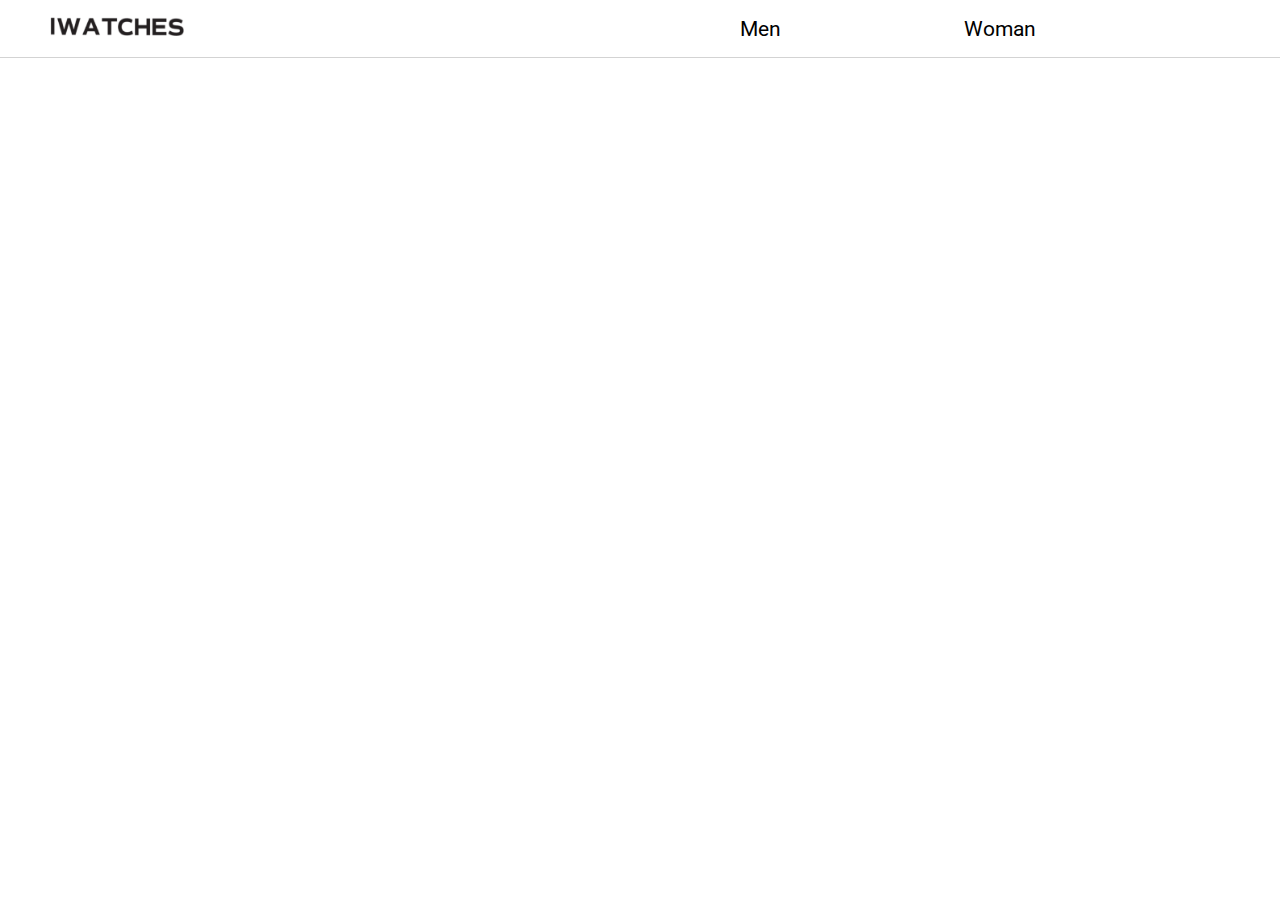
==== invidueelproduct1.html @ 4ee49bbd "a" ====
<!DOCTYPE html>
<html lang="en">
<head>
    <meta charset="UTF-8">
    <meta http-equiv="X-UA-Compatible" content="IE=edge">
    <meta name="viewport" content="width=device-width, initial-scale=1.0">
    <link rel="stylesheet" href="css/style.css">
    <script src="js/main.js"></script>
    <link rel="preconnect" href="https://fonts.googleapis.com">
    <link rel="preconnect" href="https://fonts.gstatic.com" crossorigin>
    <link href="https://fonts.googleapis.com/css2?family=Roboto:wght@300;500&display=swap" rel="stylesheet">
    <link rel="stylesheet" href="https://cdnjs.cloudflare.com/ajax/libs/font-awesome/4.7.0/css/font-awesome.min.css">
    <title>IWATCHES</title>
</head>
<body>
    <header>
        <div class="headerlogo">
            <a class="logolink" href="index.html"><img src="img/IWATCHLOGO.png" alt=""></a>
        </div>
        <div class="boxheader3">
            <a href="productoverzicht2.html">Woman</a>
        </div>
        <div class="boxheader4">
            <a href="productoverzicht1.html">Men</a>
        </div>
    </header>
    <main>
    </main>
</body>
</html>
---- css/style.css ----
*{
    box-sizing: border-box;
    padding: 0;
    margin: 0;
}

body {
    min-height: 100vh;
    display: flex;
    flex-direction: column;
    font-family: 'Roboto', sans-serif;
}

main{
    width: 100%;
    height: 50rem;
    font-family: 'Roboto', sans-serif;
}

main img{
    width: 100%;
    height: 50rem;
}

button{
    border: inherit;
    cursor: pointer;
    padding: 0;
    color: inherit;
    float: right;
    background: white;
}

header{
    width: 100%;
    height: 58px;
    border-bottom: 1px solid lightgray;
}

.headerlogo{
    padding-left: 50px;
    float: left;
    width: 17%;
    height: 100%;
    display: flex;
    justify-content: center;
    align-items: center;
}

.boxheader4{
    width: 15rem;
    height: 100%;
    float: right;
    display: flex;
    justify-content: center;
    align-items: center;
    font-size: 1.3rem;
}

.boxheader3{
    width: 15rem;
    height: 100%;
    float: right;
    display: flex;
    justify-content: center;
    align-items: center;
    font-size: 1.3rem;
    margin-right: 10rem;
}

img{
    width: 80%;
    height: 40%;
}

.container{
    position: relative;
    text-align: center;
    color: white;
}

.text-image{
    position: absolute;
    top: 42rem;
    left: 2rem;
    font-family: 'Roboto', sans-serif;
    font-weight: 800;
    font-size: larger;
    border-radius: 1rem;
    color: white;
    display: flex;
    justify-content: center;
    align-items: center;
}

.button-image{
    position: absolute;
    top: 44rem;
    left: 2rem;
    font-size: larger;
    border-radius: 1.5rem;
    display: flex;
    justify-content: center;
    align-items: center;
    width: 10rem;
    height: 3rem;
    background: white;
}

footer{
    width: 100%;
    height: 300px;
    background: black;
}

a{
    text-decoration: none;
    color: black;
}

a:visited{
    color: black;
}





.catogorie{
    width: 30rem;
    height: 30rem;
    margin-top: 5rem;
}

.catogorie.checkbox{
    width: 1px;
    height: 1px;
}

.catogorie1{
    background: yellow;
    width: 100%;
    height: 8.5rem;
    display: flex;
    justify-content: center;
    align-items: center;
    gap: .5rem;
}

.catogorie2{
    background: green;
    width: 100%;
    height: 8.5rem;
    display: flex;
    justify-content: center;
    align-items: center;
    gap: .5rem;
}

.catogorie3{
    background: blue;
    width: 100%;
    height: 8.5rem;
    display: flex;
    justify-content: center;
    align-items: center;
    gap: .5rem;
}

.maincard{
    width: 75%;
    height: 60rem;  
    margin-left: 15rem;
    display: grid;
    grid-template-rows: repeat(2,1fr);
    grid-template-columns: repeat(4,1fr);
}

.card{
    height: 25rem;
    width: 20rem;
    border: 1px solid lightgray;
    margin-top: 3.5rem;
    margin-left: 1.2rem;
}

.boxsmall{
    background: red;
    width: 100%;
    height: 10rem;
}

.boxlarge{
    background: green;
    width: 100%;
    height: 15rem;
}

.card1{
    grid-row: 1;
    grid-column: 1;
}

.card2{
    grid-row: 1;
    grid-column: 2;
}

.card3{
    grid-row: 1;
    grid-column: 3;
}

.card4{
    grid-row: 1;
    grid-column: 4;
}

.card5{
    grid-row: 2;
    grid-column: 1;
}

.card6{
    grid-row: 2;
    grid-column: 2;
}

.card7{
    grid-row: 2;
    grid-column: 3;
}

.card8{
    grid-row: 2;
    grid-column: 4;
}

.groteheading{
    width: 100%;
    height: 50rem;
    background: red;
}

.ghfotoframe{
    background: green;
    width: 50%;
    height: 100%;
    display: flex;
    justify-content: center;
    align-items: center;
}

.ghframefoto{
    width: 40rem;
    height: 40rem;
    background: yellow;
}

.photo1{
    width: 100%;
    height: 100%;
}
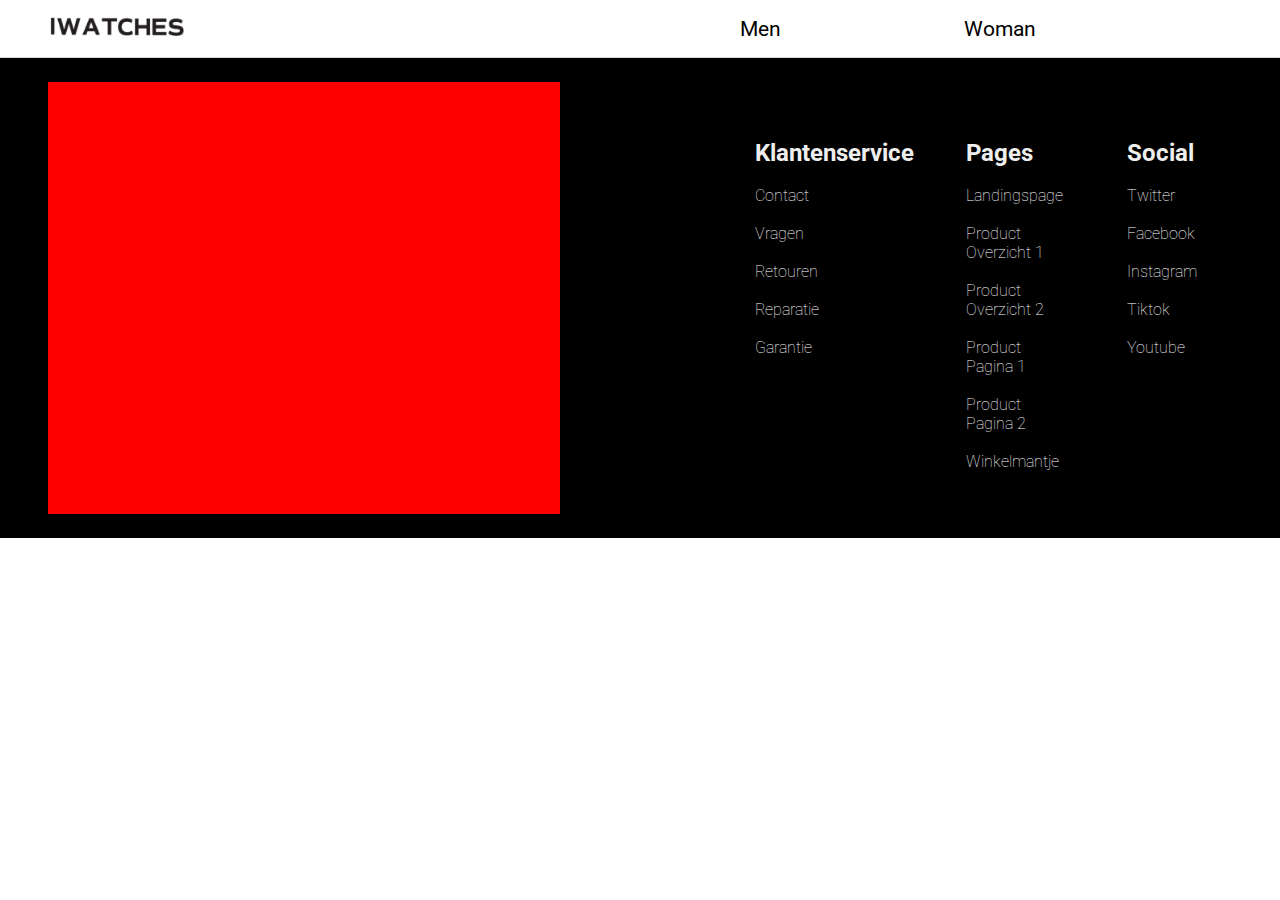
==== commit 799a5aa5: "a" ====
--- a/invidueelproduct1.html
+++ b/invidueelproduct1.html
@@ -25,6 +25,40 @@
         </div>
     </header>
     <main>
+        <footer>
+            <section class="footer_section1">
+                <figure></figure>
+                <figure></figure>
+                <figure></figure>
+            </section>
+            <section class="footer_section2">
+                <figure class="footer_section2_blokken">
+                    <h2>Klantenservice</h2> <br>
+                    <a href="">Contact</a> <br><br>
+                    <a href="">Vragen</a> <br><br>
+                    <a href="">Retouren</a> <br><br>
+                    <a href="">Reparatie</a> <br><br>
+                    <a href="">Garantie</a>
+                </figure>
+                <figure class="footer_section2_blokken">
+                    <h2>Pages</h2> <br>
+                    <a href="index.html">Landingspage</a> <br><br>
+                    <a href="productoverzicht1.html">Product Overzicht 1</a> <br><br>
+                    <a href="productoverzicht2.html">Product Overzicht 2</a> <br><br>
+                    <a href="invidueelproduct1.html">Product Pagina 1</a> <br><br>
+                    <a href="invidueelproduct2.html">Product Pagina 2</a> <br><br>
+                    <a href="winkelwagen.html">Winkelmantje</a> <br><br>
+                </figure>
+                <figure class="footer_section2_blokken">
+                    <h2>Social</h2> <br>
+                    <a href="https://www.youtube.com/watch?v=dQw4w9WgXcQ">Twitter</a> <br><br>
+                    <a href="https://www.youtube.com/watch?v=dQw4w9WgXcQ">Facebook</a> <br><br>
+                    <a href="https://www.youtube.com/watch?v=dQw4w9WgXcQ">Instagram</a> <br><br>
+                    <a href="https://www.youtube.com/watch?v=dQw4w9WgXcQ">Tiktok</a> <br><br>
+                    <a href="https://www.youtube.com/watch?v=dQw4w9WgXcQ">Youtube</a> <br><br>
+                </figure>
+            </section>
+        </footer>
     </main>
 </body>
 </html>
--- a/css/style.css
+++ b/css/style.css
@@ -17,7 +17,7 @@
     font-family: 'Roboto', sans-serif;
 }
 
-main img{
+.frontimage{
     width: 100%;
     height: 50rem;
 }
@@ -81,21 +81,18 @@
 
 .text-image{
     position: absolute;
-    top: 42rem;
+    top: 37rem;
     left: 2rem;
     font-family: 'Roboto', sans-serif;
-    font-weight: 800;
-    font-size: larger;
+    font-weight: 400;
+    font-size: 2rem;
     border-radius: 1rem;
     color: white;
-    display: flex;
-    justify-content: center;
-    align-items: center;
 }
 
 .button-image{
     position: absolute;
-    top: 44rem;
+    top: 45rem;
     left: 2rem;
     font-size: larger;
     border-radius: 1.5rem;
@@ -105,15 +102,56 @@
     width: 10rem;
     height: 3rem;
     background: white;
+    border: 1px solid black;
 }
 
 footer{
     width: 100%;
-    height: 300px;
+    height: 30rem;
     background: black;
-}
-
-a{
+    display: flex;
+    justify-content: center;
+    align-items: center;
+    gap: 10rem;
+}
+
+.footer_section1{
+    width: 40%;
+    height: 90%;
+    background: red;
+}
+
+
+
+.footer_section2{
+    width: 40%;
+    height: 90%;
+    padding: 2rem;
+    display: flex;
+    justify-content: center;
+    align-items: center;
+    gap: 2rem;
+}
+
+.footer_section2_blokken{
+    width: 40%;
+    height: 95%;
+    padding: 1rem;
+    color: #eee;
+    font-weight: 100;
+}
+
+
+.footer_section2_blokken a{
+    color: white;
+    text-decoration: none;
+}
+
+.footer_section2_blokken a:visited{
+    color: white;
+}
+
+header a{
     text-decoration: none;
     color: black;
 }
@@ -122,8 +160,290 @@
     color: black;
 }
 
-
-
+.groteheading{
+    width: 100%;
+    height: 50rem;
+    display: flex;
+    position: relative;
+}
+
+.feattext{
+    position: absolute;
+    bottom: 0;
+    left: 7rem;
+    font-size: 2rem;
+    font-family: 'Lato', sans-serif;
+    font-weight: 500;
+}
+
+.ghfotoframe{
+    width: 50%;
+    height: 100%;
+    display: flex;
+    justify-content: center;
+    align-items: center;
+}
+
+.ghframefoto{
+    width: 40rem;
+    height: 40rem;
+}
+
+.ghframe{
+    display: flex;
+    justify-content: center;
+    align-items: center;
+
+}
+
+.photo1{
+    width: 80%;
+    height: 100%;
+    box-shadow: 1px 1px 111px black;
+    border-radius: 3%;
+}
+
+.ghtextframe{
+    width: 50%;
+    height: 100%;
+}
+
+.ghtextbox{
+    width: 100%;
+    height: 5rem;
+    margin-top: 10rem;
+    display: flex;
+    align-items: center;
+    font-size: 4rem;
+}
+
+.ghtextbox2{
+    width: 80%;
+    height: 15rem;
+    font-size: 1.4rem;
+    display: flex;
+    align-items: center;
+}
+
+.ghbuttonbox{
+    width: 100%;
+    height: 10rem;
+    position: relative;
+}
+
+.ghbutton{
+    position: absolute;
+    bottom: 0;
+    font-size: larger;
+    display: flex;
+    justify-content: center;
+    align-items: center;
+    border-radius: 1.5rem;
+    width: 10rem;
+    height: 3rem;
+    background: white;
+    border: 1px solid black;
+}
+
+
+
+.vierfotos{
+    width: 100%;
+    height: 30rem;
+    display: flex;
+    justify-content: center;
+    gap: 1rem;
+}
+
+.foto1{
+    margin-top: 1.5rem;
+    width: 27rem;
+    height: 30rem;
+}
+
+.foto2{
+    margin-top: 1.5rem;
+    width: 27rem;
+    height: 30rem;
+}
+
+.foto3{
+    margin-top: 1.5rem;
+    width: 27rem;
+    height: 30rem;
+}
+
+.foto4{
+    margin-top: 1.5rem;
+    width: 27rem;
+    height: 30rem;
+}
+
+.foto1 img{
+    width: 90%;
+    height: 100%;
+    transition:0.3s transform;
+}
+
+.foto2 img{
+    width: 90%;
+    height: 100%;
+    transition:0.3s transform;
+}
+
+.foto3 img{
+    width: 90%;
+    height: 100%;
+    transition:0.3s transform;
+}
+
+.foto4 img{
+    width: 90%;
+    height: 100%;
+    transition:0.3s transform;
+}
+
+.foto1 img:hover{
+    transform:scale(1.09);
+}
+
+.foto2 img:hover{
+    transform:scale(1.09);
+}
+
+.foto3 img:hover{
+    transform:scale(1.09);
+}
+
+.foto4 img:hover{
+    transform:scale(1.09);
+}
+
+.vierblokken{
+    width: 100%;
+    height: 33rem;
+}
+
+.blokdeel1{
+    width: 93%;
+    height: 25rem;
+    display: flex;
+    margin: 4rem;
+    gap: 1rem;
+    margin-top: 10rem;
+    margin-left: 4.4rem;
+}
+
+.blokdeel-1{
+    width: 25%;
+    height: 25rem;
+    display: flex;
+    align-items: center;
+    justify-content: center;
+    flex-direction: column;
+    background: #eee;
+}
+
+.blokdeel-2{
+    width: 25%;
+    height: 25rem;
+    display: flex;
+    align-items: center;
+    justify-content: center;
+    flex-direction: column;
+    background: #eee;
+}
+
+.blokdeel-3{
+    width: 25%;
+    height: 25rem;
+    display: flex;
+    align-items: center;
+    justify-content: center;
+    flex-direction: column;
+    background: #eee;
+}
+
+.blokdeel-4{
+    width: 25%;
+    height: 25rem;
+    display: flex;
+    align-items: center;
+    justify-content: center;
+    flex-direction: column;
+    background: #eee;
+}
+
+.blokimage{
+    width: 40%;
+    height: 45%;
+}  
+
+
+
+
+.gafefunctie{
+    width: 100%;
+    height: 40rem;
+    display: flex;
+    justify-content: center;
+    align-items: center;
+    gap: 1rem;
+    margin-bottom: 5rem;
+}
+
+.gafefunctie--blokken{
+    height: 100%;
+    width: 55rem;
+    background: #eee;
+    padding: 4rem;
+    font-family: 'Roboto', sans-serif;
+    font-size: 2rem;
+    font-weight: 300;
+}
+
+.gafefunctie--blokken2{
+    height: 100%;
+    width: 55rem;
+    background: #eee;
+    display: flex;
+    justify-content: center;
+    align-items: center
+}
+
+.gafefunctieimage{
+    width: 60%;
+    height: 90%;
+    transition:0.3s transform;
+}
+
+.gafefunctieimage:hover{
+    transform:scale(1.05);
+}
+
+.reviews{
+    width: 92.6%;
+    height: 50%;
+    background: #eee;
+    margin-left: 4.5rem;
+    margin-bottom: 5rem;
+    display: flex;
+    justify-content: center;
+    align-items: center;
+    gap: 2rem;
+}
+
+.reviewsblokken{
+    width: 30%;
+    height: 80%;
+    background: white;
+    padding: 1rem;
+}
+
+.reviewsblokken img{
+    border-radius: 50%;
+    width: 30%;
+}
 
 
 .catogorie{
@@ -138,7 +458,7 @@
 }
 
 .catogorie1{
-    background: yellow;
+    background: #eee;
     width: 100%;
     height: 8.5rem;
     display: flex;
@@ -148,7 +468,7 @@
 }
 
 .catogorie2{
-    background: green;
+    background: #eee;
     width: 100%;
     height: 8.5rem;
     display: flex;
@@ -158,7 +478,7 @@
 }
 
 .catogorie3{
-    background: blue;
+    background: #eee;
     width: 100%;
     height: 8.5rem;
     display: flex;
@@ -166,6 +486,8 @@
     align-items: center;
     gap: .5rem;
 }
+
+
 
 .maincard{
     width: 75%;
@@ -174,6 +496,7 @@
     display: grid;
     grid-template-rows: repeat(2,1fr);
     grid-template-columns: repeat(4,1fr);
+    background: rebeccapurple;
 }
 
 .card{
@@ -187,13 +510,13 @@
 .boxsmall{
     background: red;
     width: 100%;
-    height: 10rem;
+    height: 13rem;
 }
 
 .boxlarge{
     background: green;
     width: 100%;
-    height: 15rem;
+    height: 12rem;
 }
 
 .card1{
@@ -236,28 +559,4 @@
     grid-column: 4;
 }
 
-.groteheading{
-    width: 100%;
-    height: 50rem;
-    background: red;
-}
-
-.ghfotoframe{
-    background: green;
-    width: 50%;
-    height: 100%;
-    display: flex;
-    justify-content: center;
-    align-items: center;
-}
-
-.ghframefoto{
-    width: 40rem;
-    height: 40rem;
-    background: yellow;
-}
-
-.photo1{
-    width: 100%;
-    height: 100%;
-}+
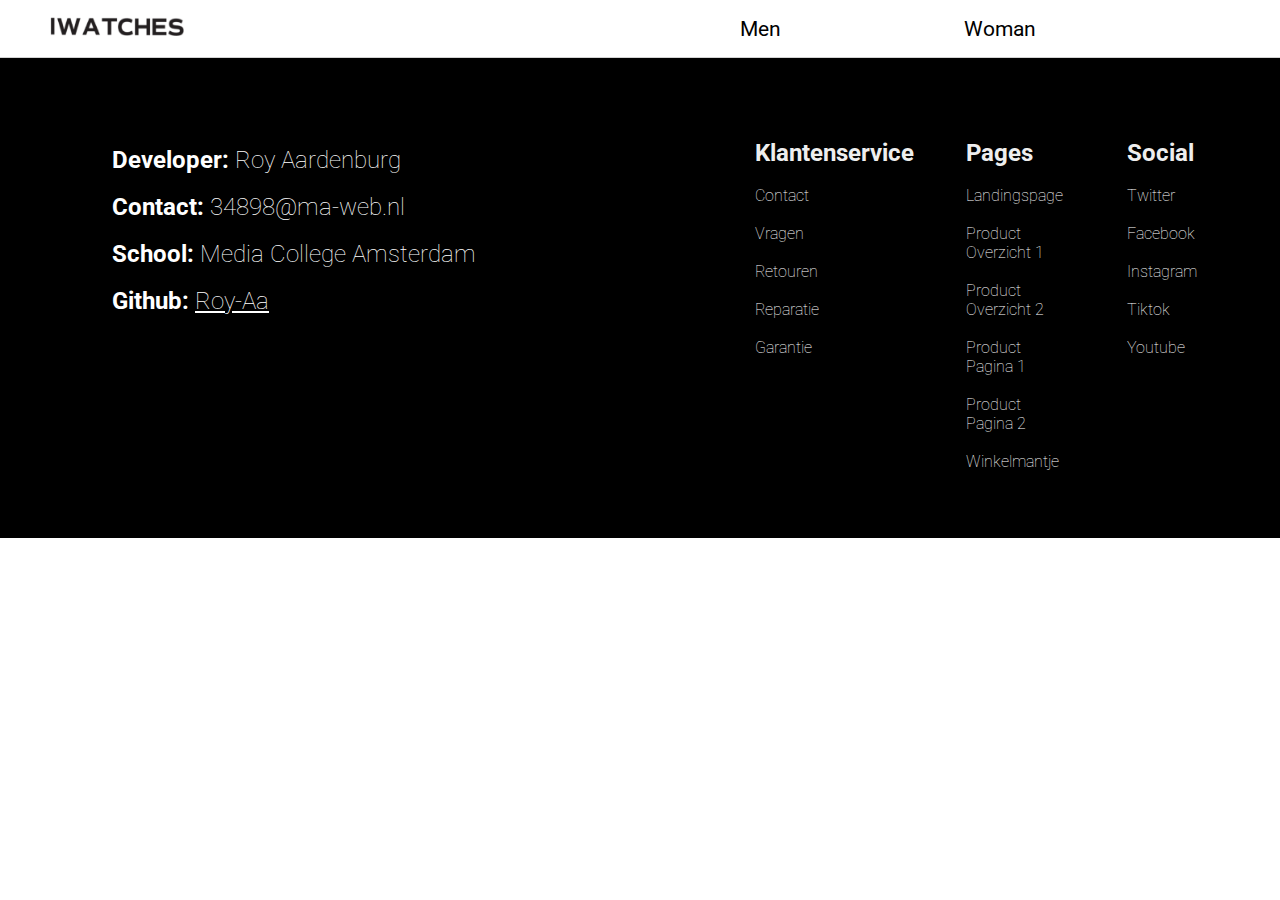
==== commit 0d2fdfe6: "a" ====
--- a/invidueelproduct1.html
+++ b/invidueelproduct1.html
@@ -26,10 +26,14 @@
     </header>
     <main>
         <footer>
-            <section class="footer_section1">
-                <figure></figure>
-                <figure></figure>
-                <figure></figure>
+            <section class="footer_section1"> 
+                <h2>Developer: <a class="footer_font">Roy Aardenburg</a></h2>
+                <br>
+                <h2>Contact: <a class="footer_font">34898@ma-web.nl</a></h2>
+                <br>
+                <h2>School: <a class="footer_font">Media College Amsterdam</a></h2>
+                <br>
+                <h2>Github: <a class="footer_link" href="https://github.com/Roy-Aa">Roy-Aa</a></h2>
             </section>
             <section class="footer_section2">
                 <figure class="footer_section2_blokken">
--- a/css/style.css
+++ b/css/style.css
@@ -118,10 +118,22 @@
 .footer_section1{
     width: 40%;
     height: 90%;
-    background: red;
-}
-
-
+    padding: 4rem;
+    color: white;
+}
+
+.footer_font{
+    font-weight: 100;
+}
+
+.footer_link{
+    color: white;
+    font-weight: 100;
+}
+
+.footer_link:visited{
+    color: white;
+}
 
 .footer_section2{
     width: 40%;
@@ -159,6 +171,21 @@
 a:visited{
     color: black;
 }
+
+
+
+
+
+
+
+
+
+
+
+
+
+
+
 
 .groteheading{
     width: 100%;
@@ -247,6 +274,11 @@
 
 
 
+
+
+
+
+
 .vierfotos{
     width: 100%;
     height: 30rem;
@@ -319,6 +351,15 @@
     transform:scale(1.09);
 }
 
+
+
+
+
+
+
+
+
+
 .vierblokken{
     width: 100%;
     height: 33rem;
@@ -382,6 +423,11 @@
 
 
 
+
+
+
+
+
 .gafefunctie{
     width: 100%;
     height: 40rem;
@@ -421,6 +467,15 @@
     transform:scale(1.05);
 }
 
+
+
+
+
+
+
+
+
+
 .reviews{
     width: 92.6%;
     height: 50%;
@@ -431,6 +486,7 @@
     justify-content: center;
     align-items: center;
     gap: 2rem;
+    flex-wrap: wrap;
 }
 
 .reviewsblokken{
@@ -438,12 +494,35 @@
     height: 80%;
     background: white;
     padding: 1rem;
+    flex-wrap: wrap;
+}
+
+.reviewsblokken_boven{
+    width: 100%;
+    height: 50%;
+    text-align: center;
+}
+
+.reviewsblokken_onder{
+    width: 100%;
+    height: 50%;
+    color: yellow;
+    font-size: 1.9rem;
+    text-align: center;
 }
 
 .reviewsblokken img{
     border-radius: 50%;
-    width: 30%;
-}
+    width: 25%;
+    height: 80%;
+}
+
+.reviewsblokken_review{
+    font-size: 1.5rem;
+    color: black;
+}
+
+
 
 
 .catogorie{
@@ -487,76 +566,66 @@
     gap: .5rem;
 }
 
-
-
 .maincard{
-    width: 75%;
-    height: 60rem;  
-    margin-left: 15rem;
-    display: grid;
-    grid-template-rows: repeat(2,1fr);
-    grid-template-columns: repeat(4,1fr);
-    background: rebeccapurple;
+    width: 80%;
+    height: 85rem;
+    background: #eee;
+    margin-left: 12rem;
+    margin-bottom: 5rem;
+    display: flex;
+    justify-content: center;
+    align-items: center;
+    gap: 1rem;
+    flex-wrap: wrap;
+
 }
 
 .card{
+    width: 20rem;
     height: 25rem;
-    width: 20rem;
-    border: 1px solid lightgray;
-    margin-top: 3.5rem;
-    margin-left: 1.2rem;
-}
-
-.boxsmall{
-    background: red;
-    width: 100%;
-    height: 13rem;
-}
-
-.boxlarge{
-    background: green;
-    width: 100%;
-    height: 12rem;
-}
-
-.card1{
-    grid-row: 1;
-    grid-column: 1;
-}
-
-.card2{
-    grid-row: 1;
-    grid-column: 2;
-}
-
-.card3{
-    grid-row: 1;
-    grid-column: 3;
-}
-
-.card4{
-    grid-row: 1;
-    grid-column: 4;
-}
-
-.card5{
-    grid-row: 2;
-    grid-column: 1;
-}
-
-.card6{
-    grid-row: 2;
-    grid-column: 2;
-}
-
-.card7{
-    grid-row: 2;
-    grid-column: 3;
-}
-
-.card8{
-    grid-row: 2;
-    grid-column: 4;
-}
-
-
+    background: white;
+}
+
+.card img{
+    width: 100%;
+    height: 100%;
+    transition:0.3s transform;
+}
+
+.card img:hover{
+    transform:scale(1.05);
+    cursor: pointer;
+}
+
+.inputs{
+    display: flex;
+    align-items: center;
+    justify-content: flex-start;
+    gap: 4rem;
+    margin-bottom: 4rem;
+}
+
+.inputs > div{
+    display: flex;
+    align-items: center;
+    width: 40rem;
+}
+
+.filter{
+    width: 5rem;
+    height: 5rem;
+    margin-right: 2rem;
+    appearance: none;
+    -webkit-appearance: none;
+    background: #eee;
+    border-radius: 50%;
+    box-shadow: inset 0 0 0.5rem 0 rgba(0, 0, 0, 0.5);
+}
+
+.filter:checked{
+    background: rgb(161, 161 , 161);
+}
+
+.filter:checked ~ .label{
+    text-decoration: underline;
+}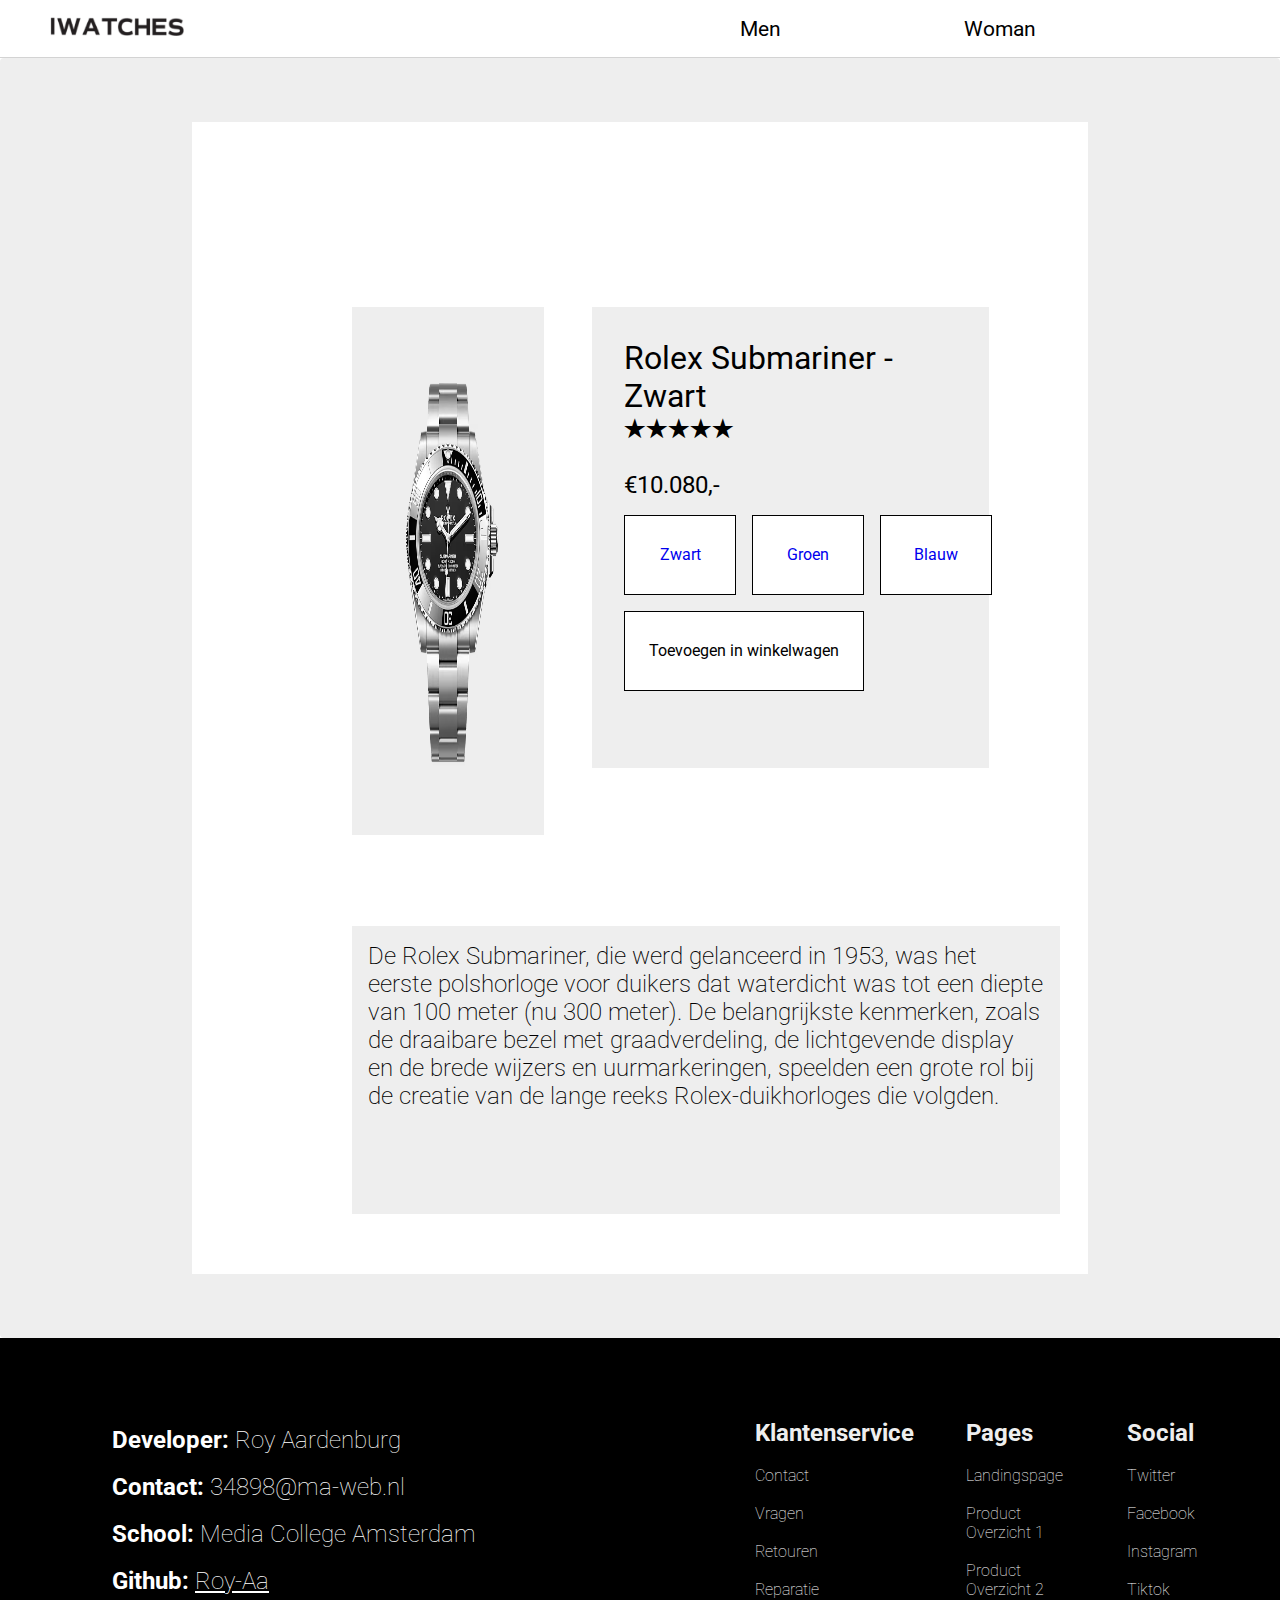
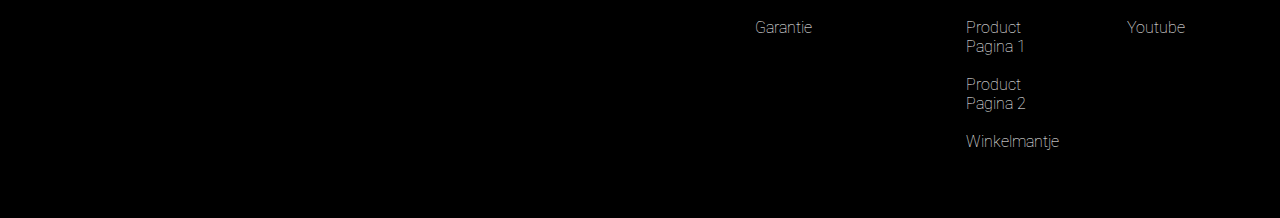
==== commit 3e43105f: "Winkewagen dingen" ====
--- a/invidueelproduct1.html
+++ b/invidueelproduct1.html
@@ -15,7 +15,7 @@
 <body>
     <header>
         <div class="headerlogo">
-            <a class="logolink" href="index.html"><img src="img/IWATCHLOGO.png" alt=""></a>
+            <a class="logolink" href="index.html"><img src="img/IWATCHLOGO.webp" alt=""></a>
         </div>
         <div class="boxheader3">
             <a href="productoverzicht2.html">Woman</a>
@@ -25,6 +25,47 @@
         </div>
     </header>
     <main>
+
+        <section class="invidueel_section">
+            <section class="invidueel_sectioninner">
+                <a class="invidueel_section_right_block_winkelwagen" href="winkelwagen.html">
+                    <svg width="18" height="20" viewBox="0 0 18 20" fill="none" xmlns="http://www.w3.org/2000/svg">
+                        <rect x="1.21094" y="4.78906" width="15.6199" height="14.4598" rx="1.8492" stroke="currentcolor" stroke-width="1.5"></rect>
+                        <path d="M13.6897 4.03995V3.5992C13.6897 2.1637 12.526 1 11.0905 1H6.95076C5.51526 1 4.35156 2.1637 4.35156 3.5992V4.03995" stroke="currentcolor" stroke-width="1.5"></path>
+                    </svg>
+                </a>    
+                <figure class="invidueel_section_top">
+
+                    <figure class="invidueel_section_left">
+                        <figure class="invidueel_section_left_block">
+                            <img class="invidueel_section_left_img" src="img/m124060-0001.avif" alt="">
+                        </figure>
+                    </figure>
+
+                    <figure class="invidueel_section_right">
+                        <figure class="invidueel_section_right_block">
+                            <h2 class="invidueel_section_right_block_texth2">Rolex Submariner - Zwart</h2>
+                            <h2 class="invidueel_section_right_block_texth2-stars">&#9733;&#9733;&#9733;&#9733;&#9733;</h2>
+                            <h2 class="invidueel_section_right_block_texth2-2"><br>€10.080,-</h2>
+                            <figure class="invidueel_section_right_block_variaties">
+                                <a class="invidueel_section_right_block_variaties_blokken" href="invidueelproduct1.html">Zwart</a>
+                                <a class="invidueel_section_right_block_variaties_blokken" href="invidueelproduct1groen.html">Groen</a>
+                                <a class="invidueel_section_right_block_variaties_blokken" href="invidueelproduct1blauw.html">Blauw</a>
+                            </figure>
+                            <a href="winkelwagen.html" class="invidueel_section_right_block_button">Toevoegen in winkelwagen</a>
+                        </figure>
+                    </figure>
+
+                </figure>
+                <figure class="invidueel_section_under">
+                    <figure class="invidueel_section_midunder">
+                        <p>De Rolex Submariner, die werd gelanceerd in 1953, was het eerste polshorloge voor duikers dat waterdicht was tot een diepte van 100 meter (nu 300 meter). 
+                            De belangrijkste kenmerken, zoals de draaibare bezel met graadverdeling, de lichtgevende display en de brede wijzers en uurmarkeringen, speelden een grote rol bij de creatie van de lange reeks Rolex-duikhorloges die volgden.</p>
+                    </figure>
+                </figure>
+            </section>
+        </section>
+
         <footer>
             <section class="footer_section1"> 
                 <h2>Developer: <a class="footer_font">Roy Aardenburg</a></h2>
@@ -65,4 +106,4 @@
         </footer>
     </main>
 </body>
-</html>
+</html>--- a/css/style.css
+++ b/css/style.css
@@ -122,6 +122,10 @@
     color: white;
 }
 
+.footer_section1_copyright{
+    color: white;
+}
+
 .footer_font{
     font-weight: 100;
 }
@@ -152,7 +156,6 @@
     color: #eee;
     font-weight: 100;
 }
-
 
 .footer_section2_blokken a{
     color: white;
@@ -220,7 +223,6 @@
     display: flex;
     justify-content: center;
     align-items: center;
-
 }
 
 .photo1{
@@ -337,18 +339,22 @@
 
 .foto1 img:hover{
     transform:scale(1.09);
+    cursor: pointer;
 }
 
 .foto2 img:hover{
     transform:scale(1.09);
+    cursor: pointer;
 }
 
 .foto3 img:hover{
     transform:scale(1.09);
+    cursor: pointer;
 }
 
 .foto4 img:hover{
     transform:scale(1.09);
+    cursor: pointer;
 }
 
 
@@ -363,6 +369,7 @@
 .vierblokken{
     width: 100%;
     height: 33rem;
+    flex-wrap: wrap;
 }
 
 .blokdeel1{
@@ -495,6 +502,7 @@
     background: white;
     padding: 1rem;
     flex-wrap: wrap;
+    border: 0.1px solid rgb(100, 100, 100);
 }
 
 .reviewsblokken_boven{
@@ -506,7 +514,7 @@
 .reviewsblokken_onder{
     width: 100%;
     height: 50%;
-    color: yellow;
+    color: rgb(247, 247, 38);
     font-size: 1.9rem;
     text-align: center;
 }
@@ -529,6 +537,7 @@
     width: 30rem;
     height: 30rem;
     margin-top: 5rem;
+    margin-left: 12rem;
 }
 
 .catogorie.checkbox{
@@ -554,6 +563,7 @@
     justify-content: center;
     align-items: center;
     gap: .5rem;
+    
 }
 
 .catogorie3{
@@ -568,7 +578,7 @@
 
 .maincard{
     width: 80%;
-    height: 85rem;
+    height: 100rem;
     background: #eee;
     margin-left: 12rem;
     margin-bottom: 5rem;
@@ -593,7 +603,7 @@
 }
 
 .card img:hover{
-    transform:scale(1.05);
+    transform:scale(1.02);
     cursor: pointer;
 }
 
@@ -628,4 +638,455 @@
 
 .filter:checked ~ .label{
     text-decoration: underline;
+}
+
+
+.winkelwagen_h2{
+    font-weight: 200;
+    font-size: 3rem;
+    margin-left: 51rem;
+    margin-top: 7rem;
+}
+
+.winkelwagen_section{
+    width: 80%;
+    height: 70rem;
+    margin: 10rem;
+    display: flex;
+    background: #eee;
+    justify-content: center;
+    flex-direction: column;
+    align-items: center;
+    gap: 2rem;
+}
+
+.winkelwagen_blokjes{
+    width: 100%;
+    height: 15rem;
+    background: white;
+    border: 1px solid black;
+    padding-left: 7rem;
+    display: flex;
+    align-items: center;
+}
+
+.winkelwagen_img{
+    width: 15%;
+    height: 100%;
+}
+
+.dropbtn {
+    font-family: 'Montserrat', sans-serif;
+    background-color: #eee;
+    color: #554c4c;
+    font-size: 2.4rem;
+    width: 15rem;
+    height: 5rem;
+    display: flex;
+    align-items: center;
+    justify-content: center;
+    border: 3px solid #554c4c;;
+    border-radius:3rem;
+    margin-bottom: 5rem;
+  }
+
+
+  .dropdown {
+    position: relative;
+    display: inline-block;
+    margin-left: 5rem;
+    margin-top:6rem;
+  }
+
+
+  .dropdown-content {
+    display: none;
+    position: absolute;
+    background-color: #f1f1f1;
+    min-width: 160px;
+    box-shadow: 0rem 0.8rem 2rem 0rem rgba(0,0,0,0.2);
+    z-index: 1;
+  }
+
+
+  .dropdown-content a {
+    color: rgb(255, 255, 255);
+    text-decoration: none;
+    display: block;
+  }
+
+
+  .dropdown-content a:hover {background-color: #ddd;}
+
+
+  .dropdown:hover .dropdown-content {display: block;}
+
+
+  .filter--dorpdown{
+    width: 30%;
+    height: 7rem;
+    margin-top: 4rem;
+    display: flex;
+    justify-content: flex-start;
+    align-items: center;
+  }
+
+  /*invidueel product 1 */
+
+  .invidueel_section{
+    width: 100%;
+    height: 80rem;
+    background: #eee;
+    display: flex;
+    align-items: center;
+    justify-content: center;
+    border-radius: 4px;
+  }
+
+  .invidueel_sectioninner{
+    width: 70%;
+    height: 90%;
+    background: white;
+    display: block;
+  }
+
+
+  .invidueel_section_top{
+    width: 100%;
+    height: 50%;
+    display: flex;
+  }
+
+  .invidueel_section_left{
+    width: 100%;
+    height: 100%;
+    padding-left: 10rem;
+    padding-top: 3rem;
+  }
+
+  .invidueel_section_left_block{
+    width: 80%;
+    height: 100%;
+    background: #eee;
+    margin-top: 3.3rem;
+    display: flex;
+    justify-content: center;
+    align-items: center;
+  }
+
+  .invidueel_section_left_img{
+    height: 110%;
+    width: 90%;
+    transition:0.3s transform;
+    transform: translateY(-2rem)
+  }
+
+  .invidueel_section_left_img:hover{
+    transform:  scale(1.10);
+  }
+
+  .invidueel_section_right{
+    width: 100%;
+    height: 100%;
+  }
+
+  .invidueel_section_right_block{
+    width: 80%;
+    height: 80%;
+    background: #eee;
+    margin-top: 6.3rem;
+    padding: 2rem;
+    display: flex;
+    flex-direction: column;
+  }
+
+  .invidueel_section_right_block_texth2{
+    font-weight: 400;
+    font-size: 2rem;
+  }
+
+  .invidueel_section_right_block_texth2-2{
+    font-weight: 399;
+    font-size: 1.5rem;
+  }
+
+  .invidueel_section_under{
+    width: 79%;
+    height: 50%;
+    display: flex;
+    align-items: center;
+    margin-left: 10rem;
+  }
+
+  .invidueel_section_midunder{
+    width: 100%;
+    height: 50%;
+    background: #eee;
+    padding: 1rem;
+  }
+  
+  .invidueel_section_midunder > p{
+    font-size: 1.5rem;
+    font-weight: 200;
+  }
+
+
+  .invidueel_section_right_block_winkelwagen{
+    display: flex;
+    margin-top: 4rem;
+    margin-left: 80rem;
+  }
+
+  .invidueel_section_right_block_variaties{
+    width: 27rem;
+    height: 5rem;
+    margin-top: 1rem;
+    display: flex;
+    justify-content: center;
+    align-items: center;
+    gap: 1rem;
+    padding-right: 4rem;
+  }
+
+  .invidueel_section_right_block_variaties_blokken{
+    width: 33%;
+    height: 100%;
+    background: white;
+    border: 1px solid black;
+    display: flex;
+    justify-content: center;
+    align-items: center;
+    text-decoration: none;
+  }
+
+  .invidueel_section_right_block_button{
+    width: 15rem;
+    height: 5rem;
+    background: white;
+    display: flex;
+    justify-content: center;
+    align-items: center;
+    text-decoration: none;
+    color: black;
+    margin-top: 1rem;
+    border: 1px solid black;
+    }
+  
+
+@media screen and (max-width: 450px) {
+
+    header{
+        width: 60vh;
+    }
+
+    .headerlogo{
+        width: 10rem;
+    }
+
+    .boxheader3{
+        margin-right: 0rem;
+    }
+
+
+
+    /* INDEX */
+
+    .button-image{
+        display: none;
+    }
+
+    .container{
+        display: none;
+    }
+
+    .ghbutton{
+        position: relative;
+        margin-left: 8rem;
+    }
+
+
+
+
+    .ghfotoframe{
+        display: none;
+    }
+
+    .ghtextbox{
+        font-size: 3rem;
+        margin-left: 3rem;
+    }
+
+    .ghtextbox2{
+        margin-left: 8rem;
+    }
+
+
+
+
+
+    .vierblokken{
+        width: 100vh;
+        margin-top: -8rem;
+        height: 40rem;
+        margin-left: -2.4rem;
+    }
+
+    .blokdeel1{
+        flex-direction: column;
+    }
+
+    .blokdeel-1{
+        flex-wrap: wrap;
+        width: 23rem;
+        height: 30rem;
+        margin-left: 0rem;
+    }
+
+    .blokdeel-2{
+        flex-wrap: wrap;
+        width: 23rem;
+        height: 30rem;
+        margin-left: 0rem;
+    }
+
+    .blokdeel-3{
+        flex-wrap: wrap;
+        width: 23rem;
+        height: 30rem;
+        margin-left: 0rem;
+    }
+
+    .blokdeel-4{
+        flex-wrap: wrap;
+        width: 23rem;
+        height: 30rem;
+        margin-left: 0rem;
+    }
+
+    .blokimage{
+        width: 5rem;
+    }
+
+
+
+
+    /* Gafe functie*/
+
+    .gafefunctie{
+        width: 100vh;
+        display: block;
+        height: 50rem;
+    }
+
+    .gafefunctie--blokken{
+        font-size: 1rem;
+        padding: 1rem;
+        height: 23rem;
+        width: 20rem;
+        margin-bottom: 1rem;
+        margin-left: 4rem;
+    }
+
+    .gafefunctie--blokken2{
+        width: 20rem;
+        height: 23rem;
+        margin-left: 4rem;
+    }
+
+    .gafefunctieimage{
+        width: 100%;
+        height: 100%;
+        padding: 3rem;
+    }
+
+
+    /* 4 rolex */
+
+    .vierfotos{
+        flex-direction: column;
+        flex-wrap: wrap;
+        margin-left: 1rem;
+    }
+
+    .foto1{
+        width: 10rem;
+        height: 10rem;
+    }
+
+    .foto2{
+        width: 10rem;
+        height: 10rem;
+    }
+
+    .foto3{
+        width: 10rem;
+        height: 10rem;
+    }
+
+    .foto4{
+        width: 10rem;
+        height: 10rem;
+    }
+
+    /* Reviews */
+
+    .reviews{
+        height: 80rem;
+        margin-left: 1rem;
+    }
+
+    .reviewsblokken{
+        height: 20rem;
+        width: 20rem;
+    }
+
+    /* Footer */
+
+    footer{
+        width: 100vh;
+        height: 50rem;
+        flex-wrap: wrap;
+        display: block;
+    }
+
+    .footer_section1{
+        font-size: 1rem;
+        height: 20rem;
+        width: 30rem;
+    }
+
+    .footer_section2{
+        height: 20rem;
+        gap: 1rem;
+        padding: 0rem;
+
+    }
+
+    /* PRODUCTPAGINA 1 */
+
+    .maincard{
+        margin-left: 2.5rem;
+        height: 400rem;
+    }
+
+
+
+
+    /* WINKELWAGEN.HTML */
+
+    .winkelwagen_section{
+        margin-left: 3rem;
+    }
+
+    .winkelwagen_blokjes{
+        padding-left: 1rem;
+    }
+
+    .winkelwagen_img{
+        width: 10rem;
+    }
+
+    .winkelwagen_h2{
+        margin-left: 5rem;
+    }
 }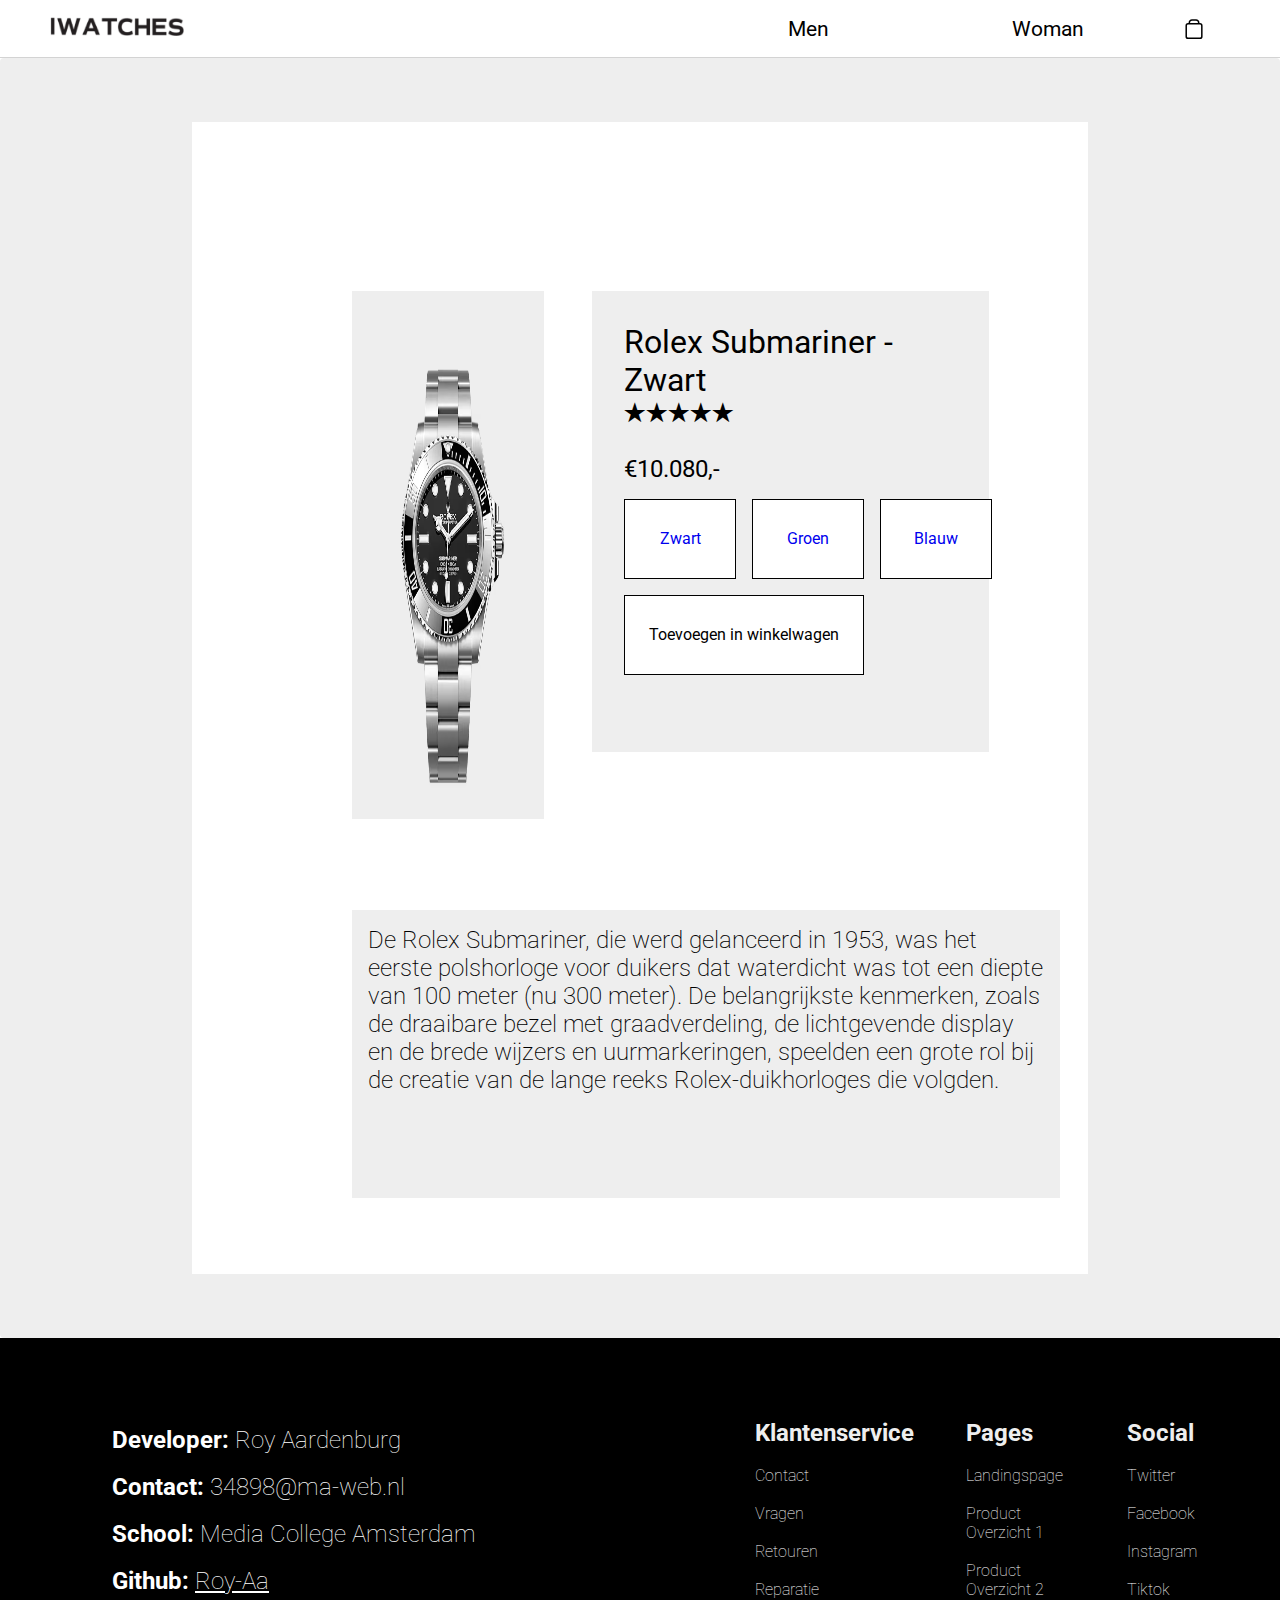
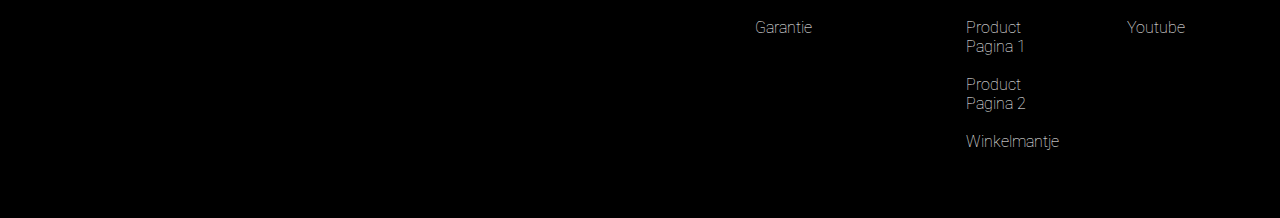
==== commit 01d1de45: "a" ====
--- a/invidueelproduct1.html
+++ b/invidueelproduct1.html
@@ -14,6 +14,12 @@
 </head>
 <body>
     <header>
+        <a class="boxheaderwinkelwagen" href="winkelwagen.html">
+            <svg width="20" height="20" viewBox="0 0 18 20" fill="none" xmlns="http://www.w3.org/2000/svg">
+                <rect x="1.21094" y="4.78906" width="15.6199" height="14.4598" rx="1.8492" stroke="currentcolor" stroke-width="1.5"></rect>
+                <path d="M13.6897 4.03995V3.5992C13.6897 2.1637 12.526 1 11.0905 1H6.95076C5.51526 1 4.35156 2.1637 4.35156 3.5992V4.03995" stroke="currentcolor" stroke-width="1.5"></path>
+            </svg>
+        </a> 
         <div class="headerlogo">
             <a class="logolink" href="index.html"><img src="img/IWATCHLOGO.webp" alt=""></a>
         </div>
--- a/css/style.css
+++ b/css/style.css
@@ -47,6 +47,14 @@
     align-items: center;
 }
 
+.boxheaderwinkelwagen{
+    width: 1rem;
+    height: 1rem;
+    float: right;
+    margin-top: 1.2rem;
+    margin-right: 5rem;
+}
+
 .boxheader4{
     width: 15rem;
     height: 100%;
@@ -65,7 +73,7 @@
     justify-content: center;
     align-items: center;
     font-size: 1.3rem;
-    margin-right: 10rem;
+    margin-right: 1rem;
 }
 
 img{
@@ -537,7 +545,6 @@
     width: 30rem;
     height: 30rem;
     margin-top: 5rem;
-    margin-left: 12rem;
 }
 
 .catogorie.checkbox{
@@ -775,14 +782,11 @@
   }
 
   .invidueel_section_left_img{
-    height: 110%;
-    width: 90%;
-    transition:0.3s transform;
-    transform: translateY(-2rem)
-  }
-
-  .invidueel_section_left_img:hover{
-    transform:  scale(1.10);
+    height: 120%;
+    width: 100%;
+    transition:0.5s transform;
+    transform:  scale(1.1);
+    transform: translateY(-1rem);
   }
 
   .invidueel_section_right{
@@ -833,7 +837,7 @@
 
   .invidueel_section_right_block_winkelwagen{
     display: flex;
-    margin-top: 4rem;
+    margin-top: 3rem;
     margin-left: 80rem;
   }
 
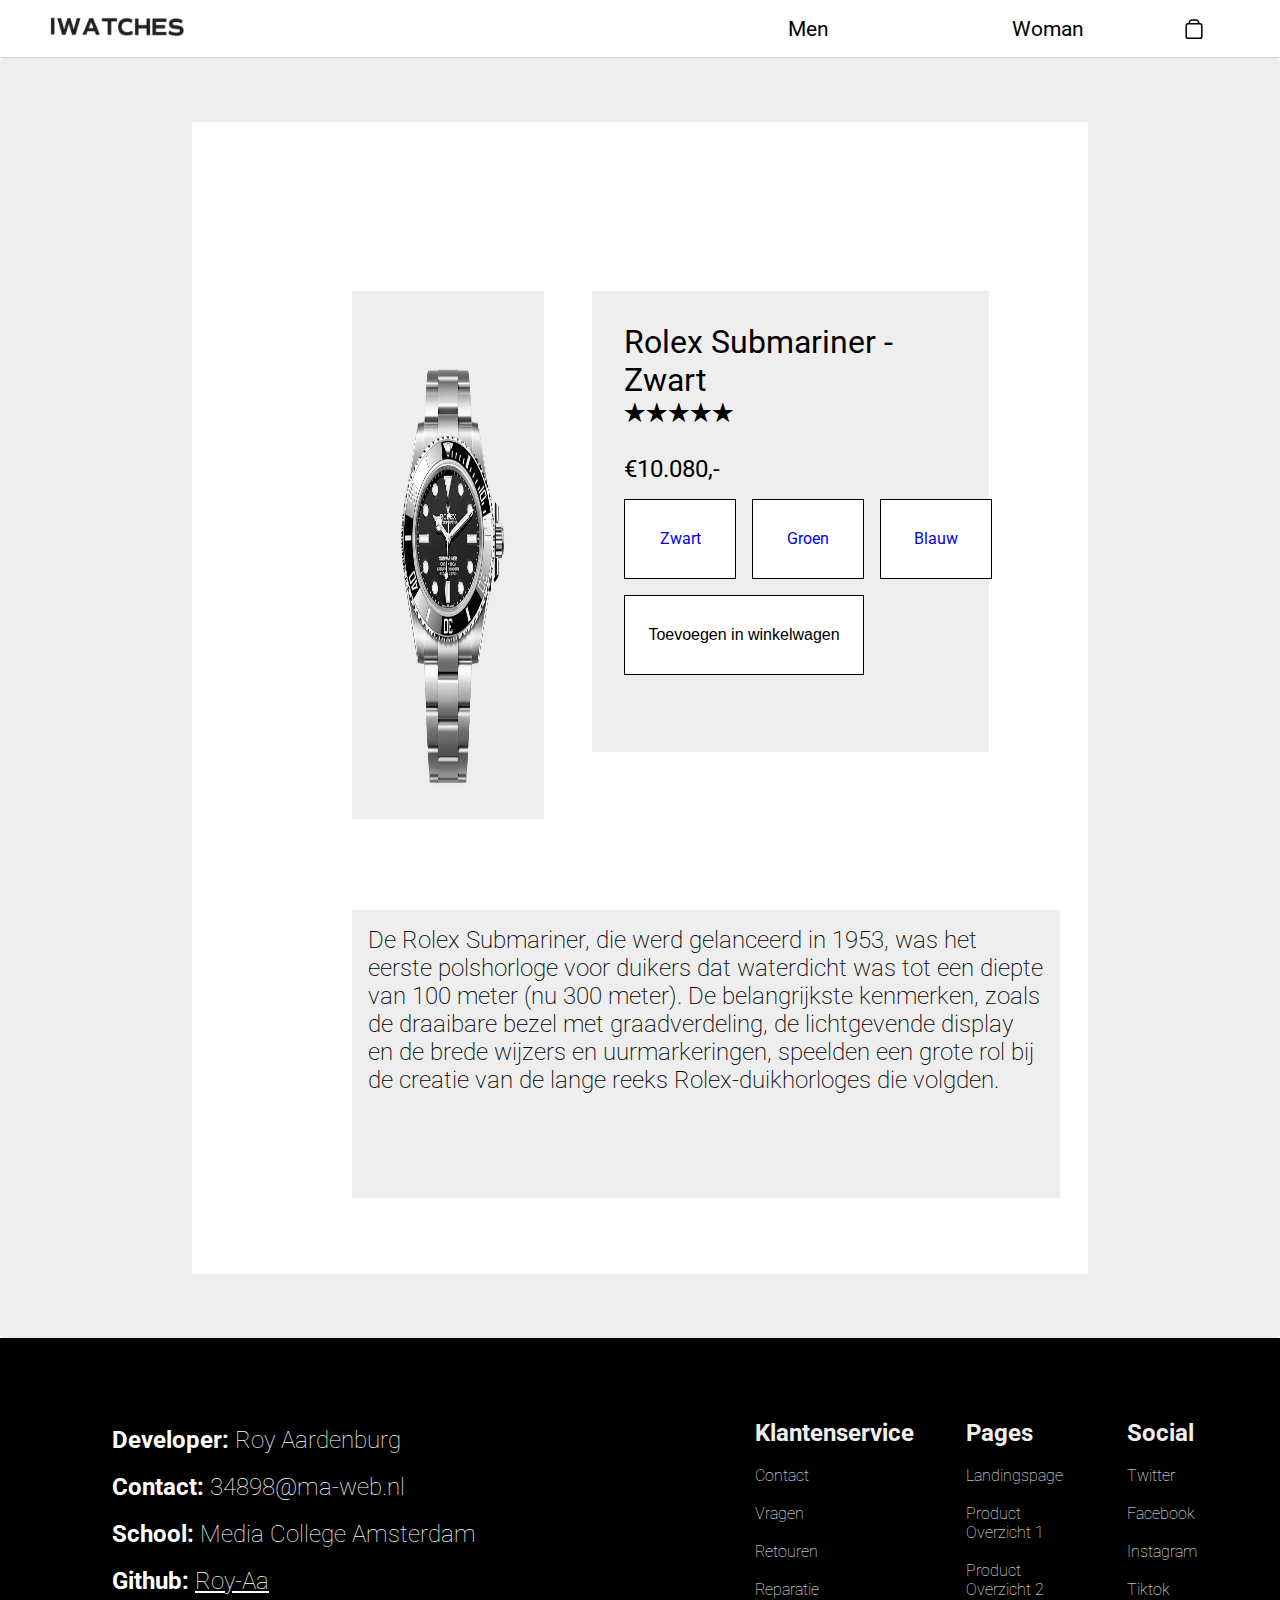
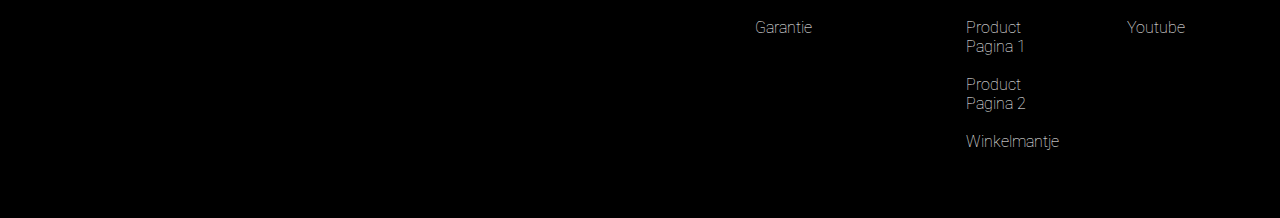
==== commit be62d24d: "a" ====
--- a/invidueelproduct1.html
+++ b/invidueelproduct1.html
@@ -5,7 +5,7 @@
     <meta http-equiv="X-UA-Compatible" content="IE=edge">
     <meta name="viewport" content="width=device-width, initial-scale=1.0">
     <link rel="stylesheet" href="css/style.css">
-    <script src="js/main.js"></script>
+    <script src="js/animationsc.js" defer></script>
     <link rel="preconnect" href="https://fonts.googleapis.com">
     <link rel="preconnect" href="https://fonts.gstatic.com" crossorigin>
     <link href="https://fonts.googleapis.com/css2?family=Roboto:wght@300;500&display=swap" rel="stylesheet">
@@ -31,7 +31,10 @@
         </div>
     </header>
     <main>
-
+        <article class="modal a-popup" id="js--shoppingModal">
+            &#10003;Added to cart!
+        </article>
+        
         <section class="invidueel_section">
             <section class="invidueel_sectioninner">
                 <a class="invidueel_section_right_block_winkelwagen" href="winkelwagen.html">
@@ -40,8 +43,8 @@
                         <path d="M13.6897 4.03995V3.5992C13.6897 2.1637 12.526 1 11.0905 1H6.95076C5.51526 1 4.35156 2.1637 4.35156 3.5992V4.03995" stroke="currentcolor" stroke-width="1.5"></path>
                     </svg>
                 </a>    
+                
                 <figure class="invidueel_section_top">
-
                     <figure class="invidueel_section_left">
                         <figure class="invidueel_section_left_block">
                             <img class="invidueel_section_left_img" src="img/m124060-0001.avif" alt="">
@@ -58,7 +61,7 @@
                                 <a class="invidueel_section_right_block_variaties_blokken" href="invidueelproduct1groen.html">Groen</a>
                                 <a class="invidueel_section_right_block_variaties_blokken" href="invidueelproduct1blauw.html">Blauw</a>
                             </figure>
-                            <a href="winkelwagen.html" class="invidueel_section_right_block_button">Toevoegen in winkelwagen</a>
+                            <button class="invidueel_section_right_block_button">Toevoegen in winkelwagen</button>
                         </figure>
                     </figure>
 
--- a/css/style.css
+++ b/css/style.css
@@ -15,6 +15,25 @@
     width: 100%;
     height: 50rem;
     font-family: 'Roboto', sans-serif;
+}
+
+.modal{
+    width: 50rem;
+    height: 30rem;
+    background: #f6f6f6;
+    position: fixed;
+    display: flex;
+    align-items: center;
+    justify-content: center;
+    top: 20%;
+    box-shadow: 0 0 5rem 0 rgb(0, 0, 0, 0.3);
+    color: green;
+    font-size: 130%;
+    font-weight: 400;
+    border-radius: 0.5rem;
+    display: none;
+    z-index: 1;
+    margin-left: 30%;
 }
 
 .frontimage{
@@ -301,6 +320,7 @@
     margin-top: 1.5rem;
     width: 27rem;
     height: 30rem;
+    object-fit: contain;
 }
 
 .foto2{
@@ -673,7 +693,9 @@
     background: white;
     border: 1px solid black;
     padding-left: 7rem;
-    display: flex;
+    padding-right: 7rem;
+    display: flex;
+    justify-content: space-between;
     align-items: center;
 }
 
@@ -874,8 +896,337 @@
     color: black;
     margin-top: 1rem;
     border: 1px solid black;
+    cursor: pointer;
+    font-size: 1rem;
+    font-weight: 500;
     }
   
+
+    .a-popup{
+        animation-name: popup;
+        animation-duration: 0.8s;
+        animation-fill-mode: both;
+        animation-timing-function: cubic-bezier(0.175, 0.885, 0.32, 1.275);
+    }
+    
+    @keyframes popup {
+        from{
+            opacity: 0;
+            transform: translateY(2rem);
+        }
+        to{
+            opacity: 1;
+            transform: translateY(0);
+        }
+    }
+
+
+@media screen and (max-width: 1700px){
+    .vierfotos{
+        flex-direction: column;
+        flex-wrap: wrap;
+        margin-left: 1rem;
+    }
+
+    .foto1{
+        width: 20rem;
+        height: 20rem;
+    }
+
+    .foto2{
+        width: 20rem;
+        height:20rem;
+    }
+
+    .foto3{
+        width: 20rem;
+        height: 20rem;
+    }
+
+    .foto4{
+        width: 20rem;
+        height: 20rem;
+    }
+}
+
+@media screen and (max-width: 1300px){
+    .vierfotos{
+        flex-direction: column;
+        flex-wrap: wrap;
+        margin-left: 1rem;
+    }
+
+    .foto1{
+        width: 16rem;
+        height: 16rem;
+    }
+
+    .foto2{
+        width: 16rem;
+        height: 16rem;
+    }
+
+    .foto3{
+        width: 16rem;
+        height: 16rem;
+    }
+
+    .foto4{
+        width: 16rem;
+        height: 16rem;
+    }
+}
+
+
+
+@media screen and (max-width: 1000px) {
+
+    .headerlogo{
+        width: 10rem;
+        height: 100%;
+    }
+
+    .boxheader3{
+        width: 5rem;
+        float: right;
+        margin-right: 3rem;
+    }
+
+    .boxheader4{
+        width: 5rem;
+        float: right;
+        margin-right: 3rem;
+    }
+
+        /* INDEX */
+
+    
+        .ghtextbox{
+            font-size: 3rem;
+            margin-left: 1rem;
+        }
+    
+        .ghtextbox2{
+            margin-left: 1rem;
+        }
+    
+    
+    
+    
+    
+        .vierblokken{
+            width: 100%;
+            margin-top: -8rem;
+            height: 25rem;
+        }
+    
+        .blokdeel1{
+            margin-left: 2rem;
+        }
+    
+        .blokdeel-1{
+            flex-wrap: wrap;
+            width: 23rem;
+            height: 20rem;
+            margin-left: 0rem;
+        }
+    
+        .blokdeel-2{
+            flex-wrap: wrap;
+            width: 23rem;
+            height: 20rem;
+            margin-left: 0rem;
+        }
+    
+        .blokdeel-3{
+            flex-wrap: wrap;
+            width: 23rem;
+            height: 20rem;
+            margin-left: 0rem;
+        }
+    
+        .blokdeel-4{
+            flex-wrap: wrap;
+            width: 23rem;
+            height: 20rem;
+            margin-left: 0rem;
+        }
+    
+        .blokimage{
+            object-fit: contain;
+        }
+    
+    
+    
+    
+        /* Gafe functie*/
+    
+        .gafefunctie{
+            width: 100vh;
+            display: block;
+            height: 50rem;
+        }
+    
+        .gafefunctie--blokken{
+            font-size: 1rem;
+            padding: 1rem;
+            height: 23rem;
+            width: 20rem;
+            margin-bottom: 1rem;
+            margin-left: 4rem;
+        }
+    
+        .gafefunctie--blokken2{
+            width: 20rem;
+            height: 23rem;
+            margin-left: 4rem;
+        }
+    
+        .gafefunctieimage{
+            width: 100%;
+            height: 100%;
+            padding: 3rem;
+        }
+    
+    
+        /* 4 rolex */
+    
+        .vierfotos{
+            flex-direction: column;
+            flex-wrap: wrap;
+            margin-left: 1rem;
+        }
+    
+        .foto1{
+            width: 15rem;
+            height: 15rem;
+        }
+    
+        .foto2{
+            width: 15rem;
+            height: 15rem;
+        }
+    
+        .foto3{
+            width: 15rem;
+            height: 15rem;
+        }
+    
+        .foto4{
+            width: 15rem;
+            height: 15rem;
+        }
+    
+        /* Reviews */
+    
+        .reviews{
+            height: 80rem;
+            margin-left: 1rem;
+        }
+    
+        .reviewsblokken{
+            height: 20rem;
+            width: 20rem;
+        }
+    
+        .reviewsblokken_boven > img{
+            width: 8rem;
+        }
+    
+        /* Footer */
+    
+        footer{
+            width: 100vh;
+            height: 50rem;
+            flex-wrap: wrap;
+            display: block;
+        }
+    
+        .footer_section1{
+            font-size: 1rem;
+            height: 20rem;
+            width: 30rem;
+        }
+    
+        .footer_section2{
+            height: 20rem;
+            gap: 1rem;
+            padding: 0rem;
+    
+        }
+    
+        /* PRODUCTPAGINA 1 */
+    
+        .maincard{
+            margin-left: 2.5rem;
+            height: 400rem;
+        }
+    
+    
+    
+    
+        /* WINKELWAGEN.HTML */
+    
+        .winkelwagen_section{
+            margin-left: 3rem;
+        }
+    
+        .winkelwagen_blokjes{
+            padding-left: 1rem;
+        }
+    
+        .winkelwagen_img{
+            width: 10rem;
+        }
+    
+        .winkelwagen_h2{
+            margin-left: 5rem;
+        }
+    
+    
+        /* Invidueel product */
+    
+        .invidueel_section{
+            height: 90rem;
+        }
+    
+        .invidueel_sectioninner{
+            flex-direction: column;
+            display: flex;
+        }
+    
+        .invidueel_section_right{
+            margin-left: -9rem;
+            height: 35rem;
+            width: 22rem;
+        }
+    
+        .invidueel_section_right_block_variaties{
+            flex-direction: column;
+            margin-left: -4rem;
+        }
+    
+        .invidueel_section_under{
+            margin-left: 1rem;
+            width: 17.5rem;
+            height: 60rem;
+            margin-top: -17rem;
+        }
+
+}
+
+@media screen and (max-width: 800px) {
+    .ghtextbox{
+        font-size: 2.4rem;
+    }
+}
+
+@media screen and (max-width: 620px) {
+    .ghtextbox{
+        font-size: 1.7rem;
+    }
+}
+
 
 @media screen and (max-width: 450px) {
 
@@ -888,9 +1239,22 @@
     }
 
     .boxheader3{
-        margin-right: 0rem;
-    }
-
+        margin-left: 3rem;
+        width: 1rem;
+        float: left;
+    }
+
+    .boxheader4{
+        margin-left: 1rem;
+        width: 1rem;
+        float: left;
+    }
+
+    .boxheaderwinkelwagen{
+        width: 1rem;
+        height: 1rem;
+        margin-left: 1rem;
+    }
 
 
     /* INDEX */
@@ -1044,6 +1408,10 @@
         width: 20rem;
     }
 
+    .reviewsblokken_boven > img{
+        width: 8rem;
+    }
+
     /* Footer */
 
     footer{
@@ -1093,4 +1461,34 @@
     .winkelwagen_h2{
         margin-left: 5rem;
     }
+
+
+    /* Invidueel product */
+
+    .invidueel_section{
+        height: 90rem;
+    }
+
+    .invidueel_sectioninner{
+        flex-direction: column;
+        display: flex;
+    }
+
+    .invidueel_section_right{
+        margin-left: -9rem;
+        height: 35rem;
+        width: 22rem;
+    }
+
+    .invidueel_section_right_block_variaties{
+        flex-direction: column;
+        margin-left: -4rem;
+    }
+
+    .invidueel_section_under{
+        margin-left: 1rem;
+        width: 17.5rem;
+        height: 60rem;
+        margin-top: -17rem;
+    }
 }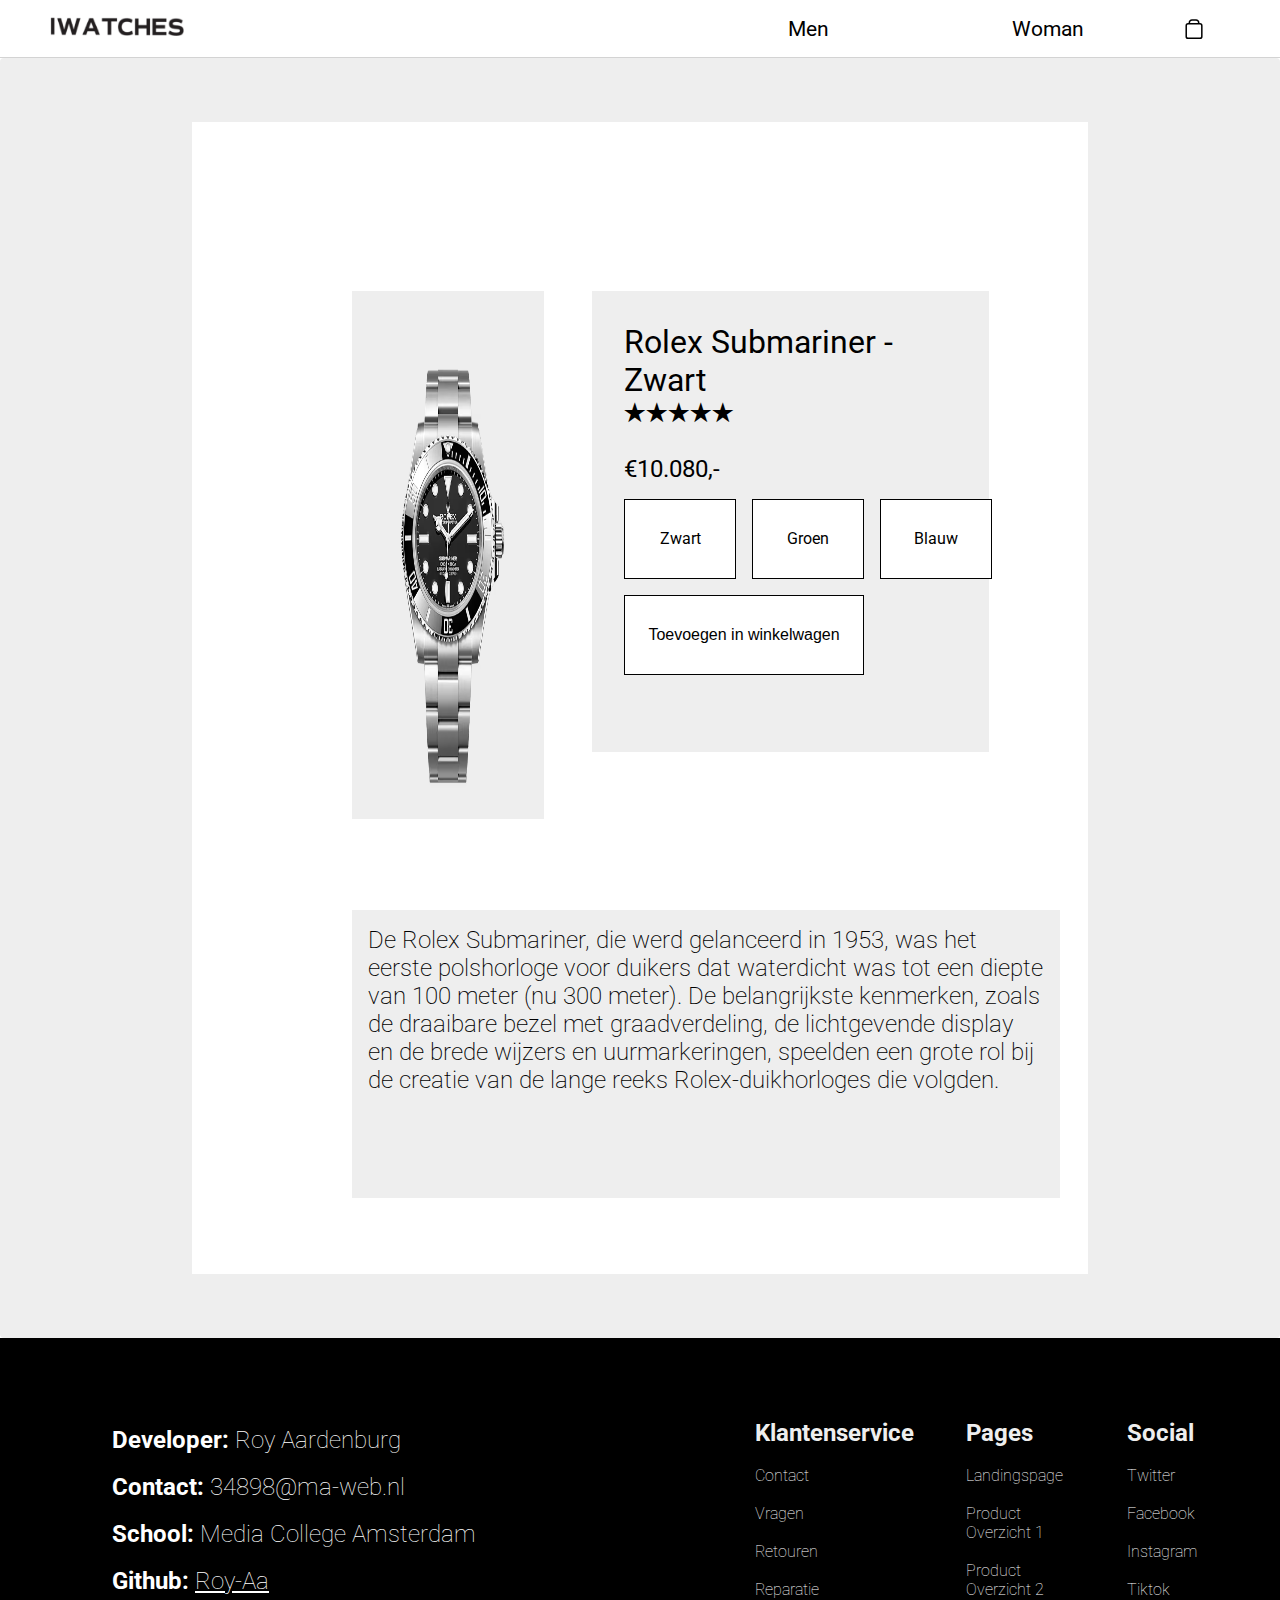
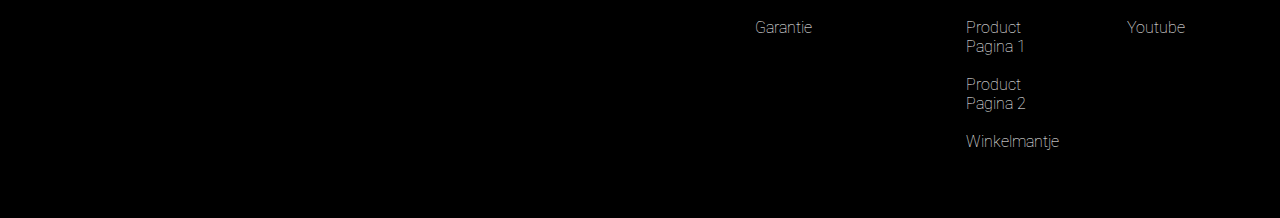
==== commit 84afe678: "Last things" ====
--- a/invidueelproduct1.html
+++ b/invidueelproduct1.html
@@ -38,7 +38,7 @@
         <section class="invidueel_section">
             <section class="invidueel_sectioninner">
                 <a class="invidueel_section_right_block_winkelwagen" href="winkelwagen.html">
-                    <svg width="18" height="20" viewBox="0 0 18 20" fill="none" xmlns="http://www.w3.org/2000/svg">
+                    <svg class="invidueel_section_right_block_winkelwagen_cart" width="18" height="20" viewBox="0 0 18 20" fill="none" xmlns="http://www.w3.org/2000/svg">
                         <rect x="1.21094" y="4.78906" width="15.6199" height="14.4598" rx="1.8492" stroke="currentcolor" stroke-width="1.5"></rect>
                         <path d="M13.6897 4.03995V3.5992C13.6897 2.1637 12.526 1 11.0905 1H6.95076C5.51526 1 4.35156 2.1637 4.35156 3.5992V4.03995" stroke="currentcolor" stroke-width="1.5"></path>
                     </svg>
--- a/css/style.css
+++ b/css/style.css
@@ -130,6 +130,7 @@
     height: 3rem;
     background: white;
     border: 1px solid black;
+    color: black;
 }
 
 footer{
@@ -299,6 +300,7 @@
     height: 3rem;
     background: white;
     border: 1px solid black;
+    color: black;
 }
 
 
@@ -883,6 +885,11 @@
     justify-content: center;
     align-items: center;
     text-decoration: none;
+    color: black;
+  }
+
+  .invidueel_section_right_block_winkelwagen_cart{
+    color: black;
   }
 
   .invidueel_section_right_block_button{
